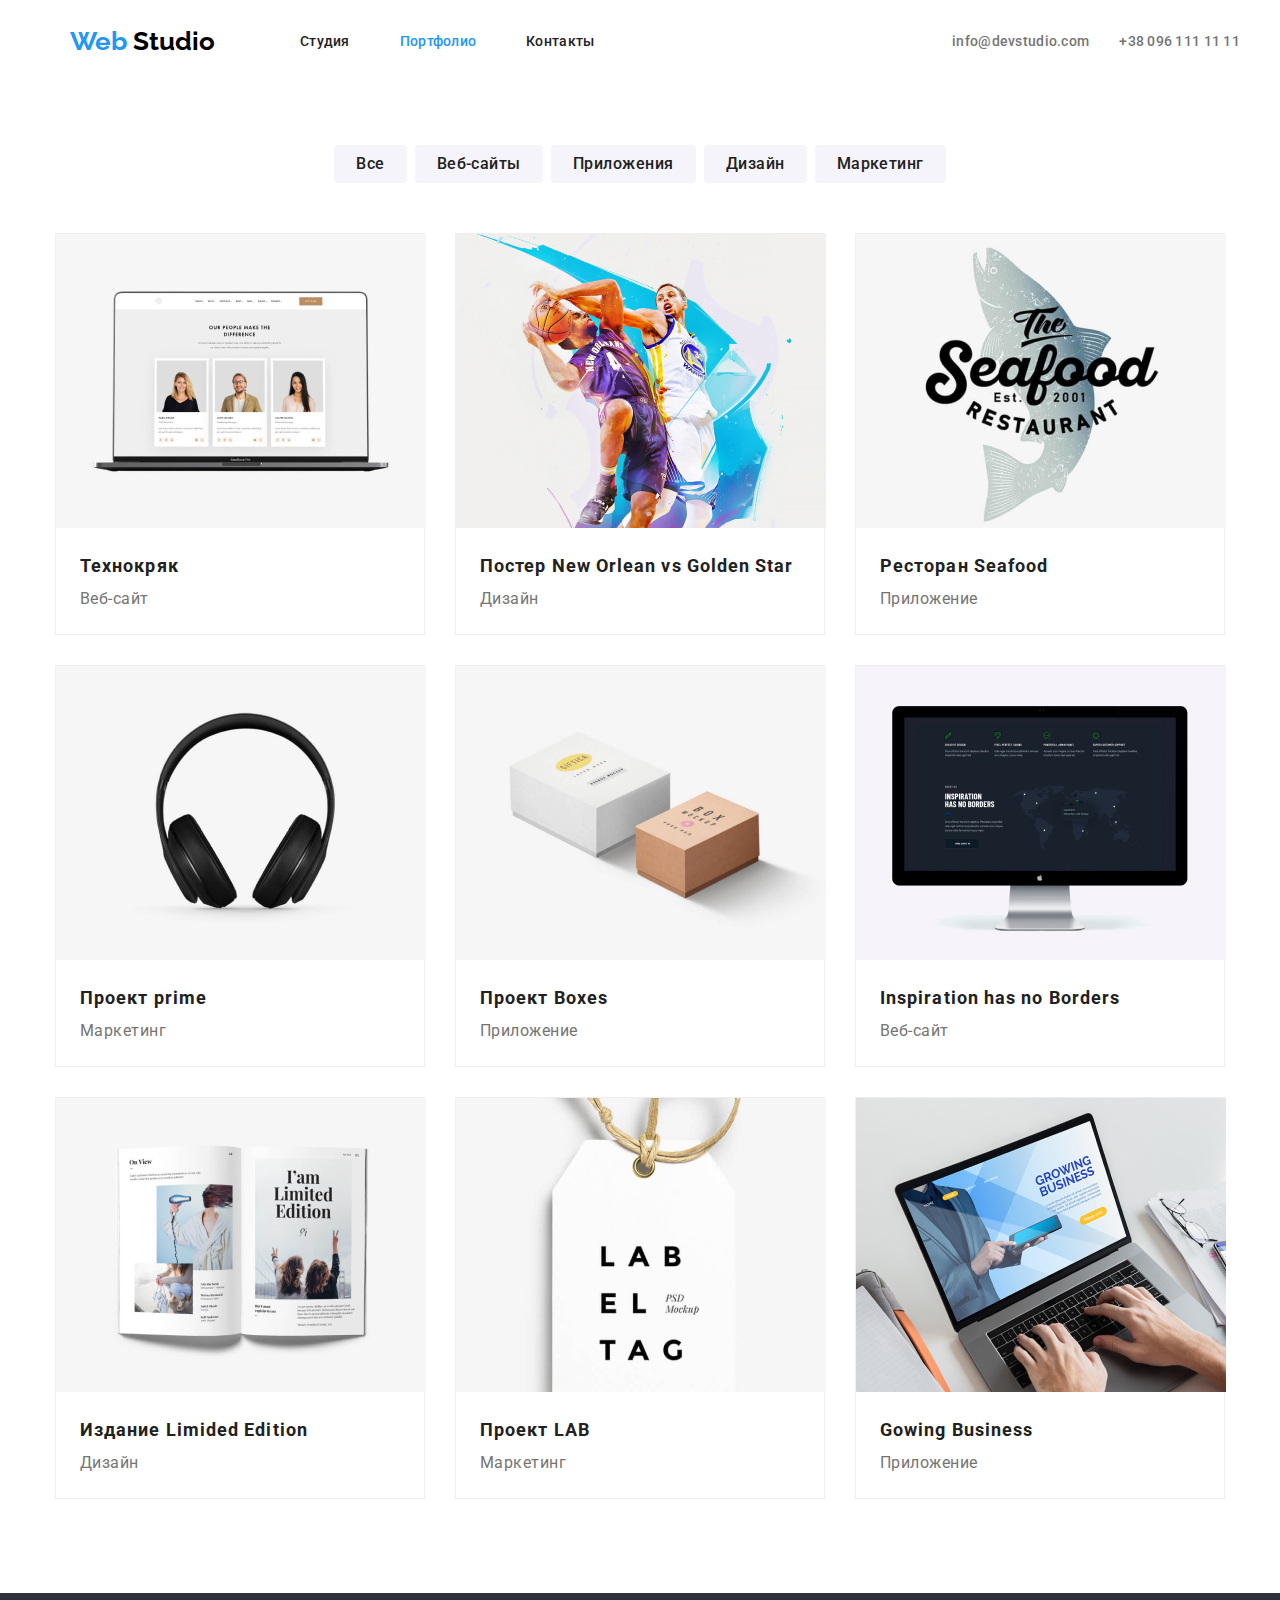
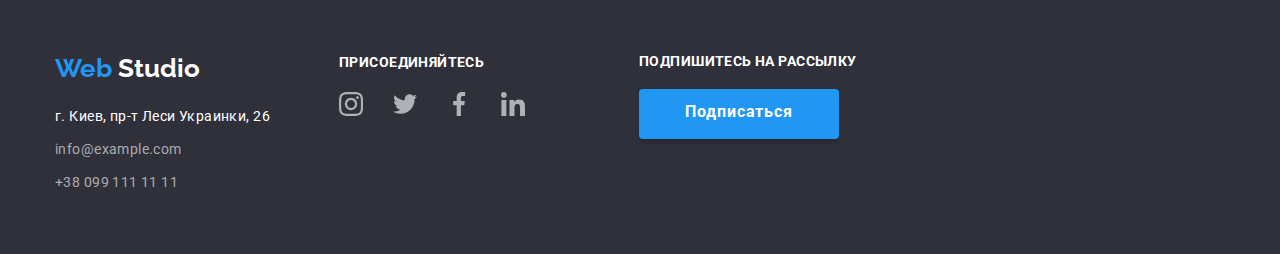
==== portfolio.html @ 6e190e80 "1" ====
<!DOCTYPE html>
<html lang="ru">
	<head>
		<meta charset="UTF-8" />
		<meta name="viewport" content="width=device-width, initial-scale=1.0" />
		<meta http-equiv="X-UA-Compatible" content="ie=edge" />
		<link rel="stylesheet" href="./css/normalize.css" />
		<link rel="stylesheet" href="./css/styles.css" />

		<link
			href="https://fonts.googleapis.com/css2?family=Raleway:wght@700&family=Roboto:wght@400;500;700;900&display=swap"
			rel="stylesheet"
		/>
		<link
			rel="stylesheet"
			href="https://cdnjs.cloudflare.com/ajax/libs/modern-normalize/0.7.0/modern-normalize.min.css"
		/>

		<title>Портфолио</title>
	</head>
	<body>
		<header class="page-header">
			<div class="container">
				<nav class="container main-nav">
					<a class="logo" href="./index.html">
						<p>
							<span>Web</span>
							Studio
						</p>
					</a>
					<ul class="site-nav list">
						<li class="item"><a href="./index.html" class="link">Студия</a></li>
						<li class="item"><a href="./portfolio.html" class="link current">Портфолио</a></li>
						<li class="item"><a href="" class="link">Контакты</a></li>
					</ul>
					<ul class="head-contacts">
						<li class="item"><a href="mailto:info@devstudio.com">info@devstudio.com</a></li>
						<li class="item"><a href="tel:+380961111111">+38 096 111 11 11</a></li>
					</ul>
				</nav>
			</div>
		</header>

		<main>
			<section>
				<div class="container">
					<ul class="portfolio-overlay">
						<li class="item"><a href="" class="btn">Все</a></li>
						<li class="item">
							<a href="" class="btn">Веб-сайты</a>
						</li>
						<li class="item"><a href="" class="btn">Приложения</a></li>
						<li class="item"><a href="" class="btn">Дизайн</a></li>
						<li class="item"><a href="" class="btn">Маркетинг</a></li>
					</ul>

					<ul class="portfolio-products">
						<li class="item">
							<a href="">
								<img
									src="./images/portfolio/imgtechnocrack.jpg"
									class="portfolio-product-pic"
									alt="Технокряк"
									width="370"
								/>
								<div class="portfolio-product-section-1">
									<h2 class="portfolio-product-title">Технокряк</h2>
									<p class="portfolio-product-sort">Веб-сайт</p>
									<p class="portfolio-product-discription">
										Технокряк это современная площадка распространения коронавируса. Компании используют эту платформу
										для цифрового шпионажа и атак на защищённые сервера конкурентов.
									</p>
								</div>
							</a>
						</li>
						<li class="item">
							<a href="">
								<img
									src="./images/portfolio/imgposter-golden-star.jpg"
									class="portfolio-product-pic"
									alt="Постер Голден Стар"
									width="370"
								/>
								<div class="portfolio-product-section-1">
									<h2 class="portfolio-product-title">Постер New Orlean vs Golden Star</h2>
									<p class="portfolio-product-sort">Дизайн</p>
									<p class="portfolio-product-discription">
										Технокряк это современная площадка распространения коронавируса. Компании используют эту платформу
										для цифрового шпионажа и атак на защищённые сервера конкурентов.
									</p>
								</div>
							</a>
						</li>
						<li class="item">
							<a href="">
								<img
									src="./images/portfolio/imgseafood-restaurant.jpg"
									class="portfolio-product-pic"
									alt="Ресторан Сии Фуд"
									width="370"
								/>
								<div class="portfolio-product-section-1">
									<h2 class="portfolio-product-title">Ресторан Seafood</h2>
									<p class="portfolio-product-sort">Приложение</p>
									<p class="portfolio-product-discription">
										Технокряк это современная площадка распространения коронавируса. Компании используют эту платформу
										для цифрового шпионажа и атак на защищённые сервера конкурентов.
									</p>
								</div>
							</a>
						</li>
						<li class="item">
							<a href="">
								<img
									src="./images/portfolio/imgproject-prime.jpg"
									class="portfolio-product-pic"
									alt="Проект Прайм"
									width="370"
								/>
								<div class="portfolio-product-section-1">
									<h2 class="portfolio-product-title">Проект prime</h2>
									<p class="portfolio-product-sort">Маркетинг</p>
									<p class="portfolio-product-discription">
										Технокряк это современная площадка распространения коронавируса. Компании используют эту платформу
										для цифрового шпионажа и атак на защищённые сервера конкурентов.
									</p>
								</div>
							</a>
						</li>
						<li class="item">
							<a href="">
								<img
									src="./images/portfolio/imgproject-boxes.jpg"
									class="portfolio-product-pic"
									alt="Проект Боксез"
									width="370"
								/>
								<div class="portfolio-product-section-1">
									<h2 class="portfolio-product-title">Проект Boxes</h2>
									<p class="portfolio-product-sort">Приложение</p>
									<p class="portfolio-product-discription">
										Технокряк это современная площадка распространения коронавируса. Компании используют эту платформу
										для цифрового шпионажа и атак на защищённые сервера конкурентов.
									</p>
								</div>
							</a>
						</li>
						<li class="item">
							<a href="">
								<img
									src="./images/portfolio/imginspiration-has-no-borders.jpg"
									class="portfolio-product-pic"
									alt=" Проект Вдохновение без границ"
									width="370"
								/>
								<div class="portfolio-product-section-1">
									<h2 class="portfolio-product-title">Inspiration has no Borders</h2>
									<p class="portfolio-product-sort">Веб-сайт</p>
									<p class="portfolio-product-discription">
										Технокряк это современная площадка распространения коронавируса. Компании используют эту платформу
										для цифрового шпионажа и атак на защищённые сервера конкурентов.
									</p>
								</div>
							</a>
						</li>
						<li class="item">
							<a href="">
								<img
									src="./images/portfolio/imgizdanie-limited.jpg"
									class="portfolio-product-pic"
									alt="Издание лимитед"
									width="370"
								/>
								<div class="portfolio-product-section-1">
									<h2 class="portfolio-product-title">Издание Limided Edition</h2>
									<p class="portfolio-product-sort">Дизайн</p>
									<p class="portfolio-product-discription">
										Технокряк это современная площадка распространения коронавируса. Компании используют эту платформу
										для цифрового шпионажа и атак на защищённые сервера конкурентов.
									</p>
								</div>
							</a>
						</li>
						<li class="item">
							<a href="">
								<img
									src="./images/portfolio/imgproject-lab.jpg"
									class="portfolio-product-pic"
									alt="Проект лаб"
									width="370"
								/>
								<div class="portfolio-product-section-1">
									<h2 class="portfolio-product-title">Проект LAB</h2>
									<p class="portfolio-product-sort">Маркетинг</p>
									<p class="portfolio-product-discription">
										Технокряк это современная площадка распространения коронавируса. Компании используют эту платформу
										для цифрового шпионажа и атак на защищённые сервера конкурентов.
									</p>
								</div>
							</a>
						</li>
						<li class="item">
							<a href="">
								<img
									src="./images/portfolio/imggrowing-business.jpg"
									class="portfolio-product-pic"
									alt="Приложение Гроуинг бизнес "
									width="370"
								/>
								<div class="portfolio-product-section-1">
									<h2 class="portfolio-product-title">Gowing Business</h2>
									<p class="portfolio-product-sort">Приложение</p>
									<p class="portfolio-product-discription">
										Технокряк это современная площадка распространения коронавируса. Компании используют эту платформу
										для цифрового шпионажа и атак на защищённые сервера конкурентов.
									</p>
								</div>
							</a>
						</li>
					</ul>
				</div>
			</section>
		</main>

		<footer class="container-footer">
			<div class="container">
				<div class="footer-block-one">
					<a class="logo-2" href="./index.html">
						<p>
							<span>Web</span>
							Studio
						</p>
					</a>
					<address class="footer-contacts">
						<span>г. Киев, пр-т Леси Украинки, 26</span>
						<ul class="contacts-list">
							<li class="item">
								<a href="mailto:info@example.com">info@example.com</a>
							</li>
							<li class="item">
								<a href="tel:+380991111111">+38 099 111 11 11</a>
							</li>
						</ul>
					</address>
				</div>
				<div class="footer-block-two">
					<b class="join-us">Присоединяйтесь</b>
					<ul class="join-us-list list">
						<li class="item">
							<a href="#"><img src="./images/social/instagram.svg" alt="Instagram" width="24" /></a>
						</li>
						<li class="item">
							<a href="#"><img src="./images/social/twitter.svg" alt="Twitter" width="24" /></a>
						</li>
						<li class="item">
							<a href="#"><img src="./images/social/facebook.svg" alt="Facebook" width="24" /></a>
						</li>
						<li class="item">
							<a href="#"><img src="./images/social/linkedin.svg" alt="Linkedin" width="24" /></a>
						</li>
					</ul>
				</div>
				<div class="footer-block-three">
					<div class="footer-header">Подпишитесь на рассылку</div>
					<a href="" class="footer-button">Подписаться</a>
				</div>
			</div>
		</footer>
	</body>
</html>
---- css/styles.css ----
:root {
	--primary-text-color: rgba(0, 0, 0, 0.8);
	--title-text-color: #000000;
	--accent-color: #18a0fb;
	--primary-white-color: #ffffff;
}
body {
	background-color: var(--primary-white-color);
	color: var(--primary-text-color);
	font-family: Roboto, sans-serif;
}
html {
	box-sizing: border-box;
}

*,
*::before,
*::after {
	box-sizing: inherit;
}
.container {
	width: 1200px;
	margin-left: auto;
	margin-right: auto;
	padding-left: 15px;
	padding-right: 15px;
}
h1 {
	margin-block-start: 0em;
	margin-block-end: 0em;
}
h2 {
	margin-block-start: 0em;
	margin-block-end: 0em;
}
h3 {
	margin-block-start: 0em;
	margin-block-end: 0em;
}
li {
	list-style: none;
}
ul {
	padding-inline-start: 0px;
	margin-block-start: 0em;
	margin-block-end: 0em;
}
p {
	margin-block-start: 0em;
	margin-block-end: 0em;
}

.page-header {
	margin-left: auto;
	margin-right: auto;
}
.page-header .main-nav {
	display: flex;

	align-items: center;
}
.logo {
	font-family: raleway, sans-serif;
	font-weight: 700;
	font-size: 26px;
	line-height: 31px;
	text-decoration: none;
}

.logo span {
	color: #2196f3;
}
.logo p {
	color: #000;
}
.logo span:visited {
	color: #212121;
}
.logo p:visited {
	color: #000;
}
.site-nav {
	display: flex;
	margin-left: 85px;
}
.site-nav .site-nav-list {
	display: flex;
	justify-content: flex-start;
}

.site-nav .item:not(:last-child) {
	margin-right: 50px;
}

.site-nav .link {
	display: block;
	margin-top: 32px;
	margin-bottom: 32px;

	font-family: roboto, sans-serif;
	font-weight: 500;
	font-size: 14px;
	line-height: 16px;
	letter-spacing: 0.02em;
	text-decoration: none;
	color: #212121;
	display: block;
}
.site-nav .link.current {
	color: #2196f3;
}
.head-contacts {
	display: flex;
	padding-top: 32px;
	padding-bottom: 32px;
	margin-left: auto;
}
.head-contacts .item + .item {
	margin-left: 30px;
}
.head-contacts a {
	font-family: roboto, sans-serif;
	font-weight: 500;
	font-size: 14px;
	line-height: 16px;
	letter-spacing: 0.02em;
	color: #757575;
	text-decoration: none;
}
.head-contacts a:visited {
	color: #757575;
}

.head-contacts a:hover {
	color: #2196f3;
}

.site-overlay {
	text-align: center;
}

.site-overlay {
	width: 1600px;
	height: 600px;
	margin-left: auto;
	margin-right: auto;
	padding-top: 200px;
	padding-bottom: 200px;
	padding-left: 452px;
	padding-right: 452px;

	background: rgba(47, 48, 58, 0.8);
}
.site-overlay .site-overlay-title {
	font-family: roboto, sans-serif;

	font-style: normal;
	font-weight: 900;
	font-size: 44px;
	line-height: 60px;

	text-align: center;
	letter-spacing: 0.06em;
	text-transform: uppercase;

	color: #ffffff;
}
.overlay-button {
	display: inline-block;
	text-decoration: none;
	width: 200px;
	height: 50px;
	margin-top: 30px;
	background: #2196f3;
	box-shadow: 0px 4px 4px rgba(0, 0, 0, 0.15);
	border-radius: 4px;
	font-family: roboto, sans-serif;
	font-style: normal;
	font-weight: bold;
	font-size: 16px;
	line-height: 50px;
	letter-spacing: 0.06em;

	color: #ffffff;
}

.overlay-button:hover {
	color: #212121;
}
.feature-section {
	padding-top: 94px;
}
.feature-list {
	display: flex;
	flex-wrap: wrap;
}

.feature-list-name {
	width: 270px;
	height: 16px;

	font-family: Roboto;
	font-style: normal;
	font-weight: bold;
	font-size: 14px;
	line-height: 16px;
	letter-spacing: 0.03em;
	text-transform: uppercase;

	color: #212121;
}
.feature-list .feature-img {
	margin-bottom: 30px;
}
.feature-list .item {
	width: 270px;
}
.feature-list .item:not(:last-child) {
	margin-right: 30px;
}
.feature-list .description {
	margin-top: 10px;

	margin-bottom: 0px;
	font-family: roboto, sans-serif;
	font-style: normal;
	font-weight: normal;
	font-size: 14px;
	line-height: 24px;

	letter-spacing: 0.03em;

	color: #757575;
}
.feature-list img {
	width: 270px;
	height: 120px;

	background: #f5f4fa;
	border-radius: 4px;
}
.portfolio-overlay {
	display: flex;
	flex-wrap: wrap;
	justify-content: center;
	padding-top: 63px;
	padding-bottom: 50px;
}
.portfolio-overlay .item:not(:last-child) {
	margin-right: 8px;
}
.portfolio-overlay .btn {
	display: inline-block;

	padding: 6px 22px;
	border-radius: 4px;

	background: #f5f4fa;
	text-decoration: none;
	font-family: Roboto;
	font-style: normal;
	font-weight: 500;
	font-size: 16px;
	line-height: 26px;

	text-align: center;
	letter-spacing: 0.03em;
	color: #212121;
}

.portfolio-overlay .btn:hover {
	text-decoration: none;
	background: #2196f3;

	box-shadow: 0px 3px 1px rgba(0, 0, 0, 0.1), 0px 1px 2px rgba(0, 0, 0, 0.08), 0px 2px 2px rgba(0, 0, 0, 0.12);
	color: #ffffff;
}
.site-features h3 {
	font-family: roboto, sans-serif;

	font-weight: bold;
	font-size: 14px;
	line-height: 16px;
	letter-spacing: 0.03em;
	text-transform: uppercase;

	color: #212121;
}
.site-features p {
	font-family: roboto, sans-serif;

	font-size: 14px;
	line-height: 24px;

	letter-spacing: 0.03em;

	color: #757575;
}
.what-we-do {
	padding-top: 94px;
	padding-bottom: 94px;
}
.what-we-do-list {
	display: flex;
	flex-wrap: wrap;
}
.what-we-do-list .item {
	width: 370px;
}
.what-we-do-list .item:not(:last-child) {
	margin-right: 30px;
}
.what-we-do .section-title {
	font-family: roboto, sans-serif;
	margin-top: 0px;
	margin-bottom: 0px;
	margin-bottom: 50px;
	font-weight: bold;
	font-size: 36px;
	line-height: 42px;
	text-align: center;
	letter-spacing: 0.03em;

	color: #212121;
}
.what-we-do .what-we-do-img {
	margin-bottom: -3px;
}
.what-we-do .list-title {
	padding-top: 27px; /* Знаю,
что здесь должен быть маржин,
но фон этого элемента мы размечаем в следующей домашке, а без паддинга этот текст выглядит не как на макете */
	padding-bottom: 27px;
	background: rgba(47, 48, 58, 0.8);

	font-family: roboto, sans-serif;
	margin-block-start: 0px;
	margin-block-end: 0px;
	font-style: normal;
	font-weight: bold;
	font-size: 14px;

	text-align: center;
	letter-spacing: 0.03em;
	text-transform: uppercase;
	color: #ffffff;
}
.site-our-team {
	margin-left: auto;
	margin-right: auto;

	padding-top: 94px;
	padding-bottom: 94px;
	background: #f5f4fa;
}
.site-our-team .our-team-title {
	font-family: roboto, sans-serif;
	margin-bottom: 50px;

	font-style: normal;
	font-weight: bold;
	font-size: 36px;
	line-height: 42px;
	text-align: center;
	letter-spacing: 0.03em;

	color: #212121;
}
.our-team-list {
	display: flex;
	flex-wrap: wrap;
}
.our-team-list .item {
	width: 270px;
	background: #ffffff;

	box-shadow: 0px 1px 3px rgba(0, 0, 0, 0.12), 0px 1px 1px rgba(0, 0, 0, 0.14), 0px 2px 1px rgba(0, 0, 0, 0.2);
	border-radius: 0px 0px 4px 4px;
}
.our-team-list .item:not(:last-child) {
	margin-right: 30px;
}
.teammate-photo {
	margin-bottom: -3px;
}
.site-our-team .teammate-name {
	margin-top: 30px;
	margin-bottom: 10px;
	font-family: roboto, sans-serif;
	font-style: normal;
	font-weight: 500;
	font-size: 16px;

	text-align: center;
	letter-spacing: 0.03em;

	color: #212121;
}
.site-our-team .teammate-role {
	font-family: roboto, sans-serif;
	margin-bottom: 16px;
	font-style: normal;
	font-weight: normal;
	font-size: 16px;
	line-height: 19px;

	text-align: center;
	letter-spacing: 0.03em;

	color: #757575;
}
.social-network-list {
	display: flex;
	flex-wrap: wrap;
	margin-bottom: 24px;

	justify-content: center;
}
.social-network-list .item {
	display: flex;
	align-items: center;
	width: 44px;
	height: 44px;
	box-shadow: none;
}
.social-network-list a {
	margin-left: auto;
	margin-right: auto;
}

.social-network-list .item:not(:last-child) {
	margin-right: 10px;
}
.site-our-clients {
	padding-top: 94px;
	padding-bottom: 94px;
}
.our-clients-list {
	display: flex;
	flex-wrap: wrap;
}
.site-our-clients .our-clients-title {
	font-family: raleway, sans-serif;
	margin-bottom: 50px;
	font-style: normal;
	font-weight: bold;
	font-size: 36px;
	line-height: 42px;
	text-align: center;
	letter-spacing: 0.03em;

	color: #212121;
}
.our-clients-list .item {
	box-sizing: border-box;
	width: 170px;
	height: 90px;

	border: 1px solid #afb1b8;

	border-radius: 4px;
}
.our-clients-list .item:not(:last-child) {
	margin-right: 30px;
}
.our-clients-list .client-button {
	display: inline-block;

	padding: 10px 52px;
}
.container-footer {
	background: #2f303a;
}
.container-footer .container {
	display: flex;

	padding-top: 60px;
	padding-bottom: 60px;
}
.footer-block-one {
	margin-right: 69px;
}
.footer-block-two {
	margin-right: 94px;
}
.container-footer .logo-2 {
	display: flex;
	font-family: raleway, sans-serif;
	font-weight: 700;
	font-size: 26px;
	line-height: 31px;
	text-decoration: none;
}
.logo-2 span {
	color: #2196f3;
}
.logo-2 p {
	color: #ffffff;
}
.logo-2 span:visited {
	color: #212121;
}
.logo-2 p:visited {
	color: #000;
}
.footer-contacts {
	margin-top: 20px;
}

.footer-contacts span {
	font-family: roboto, sans-serif;
	font-size: 14px;
	line-height: 24px;
	letter-spacing: 0.03em;
	color: #ffffff;
	text-decoration: none;
	font-style: normal;
}
.contacts-list .item {
	margin-top: 9px;
}
.footer-contacts a {
	font-family: roboto, sans-serif;
	font-size: 14px;
	line-height: 24px;
	letter-spacing: 0.03em;
	text-decoration: none;
	font-style: normal;
	color: rgba(255, 255, 255, 0.6);
}
.container-footer .footer-button {
	margin-top: 20px;
	text-decoration: none;
	position: absolute;
	width: 200px;
	height: 50px;

	background: #2196f3;
	box-shadow: 0px 4px 4px rgba(0, 0, 0, 0.15);
	border-radius: 4px;

	position: absolute;

	font-family: Roboto;
	font-style: normal;
	font-weight: bold;
	font-size: 16px;
	line-height: 45px;

	align-items: center;
	text-align: center;
	letter-spacing: 0.06em;

	color: #ffffff;
}

.container-footer .footer-header {
	width: 219px;
	height: 16px;

	font-family: Roboto;
	font-style: normal;
	font-weight: bold;
	font-size: 14px;
	line-height: 16px;
	letter-spacing: 0.03em;
	text-transform: uppercase;

	color: #ffffff;
}
.join-us {
	font-family: roboto, sans-serif;
	font-style: normal;
	font-weight: bold;
	font-size: 14px;
	line-height: 16px;
	letter-spacing: 0.03em;
	text-transform: uppercase;

	color: #ffffff;
}
.container-footer .join-us-list {
	display: flex;

	margin-top: 20px;
}
.join-us-list .item {
	box-sizing: border-box;

	width: 44px;
	height: 44px;
}
.join-us-list .item:not(:last-child) {
	margin-right: 10px;
}
.portfolio-products {
	display: flex;
	flex-wrap: wrap;
	padding-bottom: 94px;
}
.portfolio-products a {
	text-decoration: none;
}
.portfolio-product-pic {
	display: block;
}
.portfolio-products .portfolio-product-section-1 {
	margin: 20px 24px;
}

.portfolio-products .item {
	background: #ffffff;
	border: 1px solid #eeeeee;
	width: 370px;
}
.portfolio-products .item:not(:nth-last-child(-n + 3)) {
	margin-bottom: 30px;
}
.portfolio-products .item:not(:nth-child(3n)) {
	margin-right: 30px;
}
.portfolio-products .portfolio-product-discription:hover {
	background: rgba(33, 150, 243, 0.9);
}
/*
Разберусь в следующих дз.

.portfolio-products .item:hover {
	border: 1px solid #eeeeee;
	box-sizing: border-box;
	box-shadow: 0px 1px 1px rgba(0, 0, 0, 0.12), 0px 4px 4px rgba(0, 0, 0, 0.06), 1px 4px 6px rgba(0, 0, 0, 0.16);
}*/
.portfolio-products .portfolio-product-title {
	width: 322px;
	margin-top: 0px;
	font-family: roboto, sans-serif;

	font-weight: bold;
	font-size: 18px;
	line-height: 36px;

	letter-spacing: 0.06em;

	color: #212121;
}
.portfolio-products .portfolio-product-sort {
	height: 30px;
	margin-top: 0px;
	font-family: roboto, sans-serif;
	font-size: 16px;
	line-height: 30px;
	font-style: normal;
	font-weight: normal;
	letter-spacing: 0.03em;

	color: #757575;
}

.portfolio-products .portfolio-product-discription {
	display: none;
	width: 322px;
	height: 168px;
	margin-top: 0px;
	margin-bottom: 0px;
	font-family: Roboto;
	font-style: normal;
	font-weight: normal;
	font-size: 18px;
	line-height: 28px;

	letter-spacing: 0.03em;

	color: #ffffff;
}
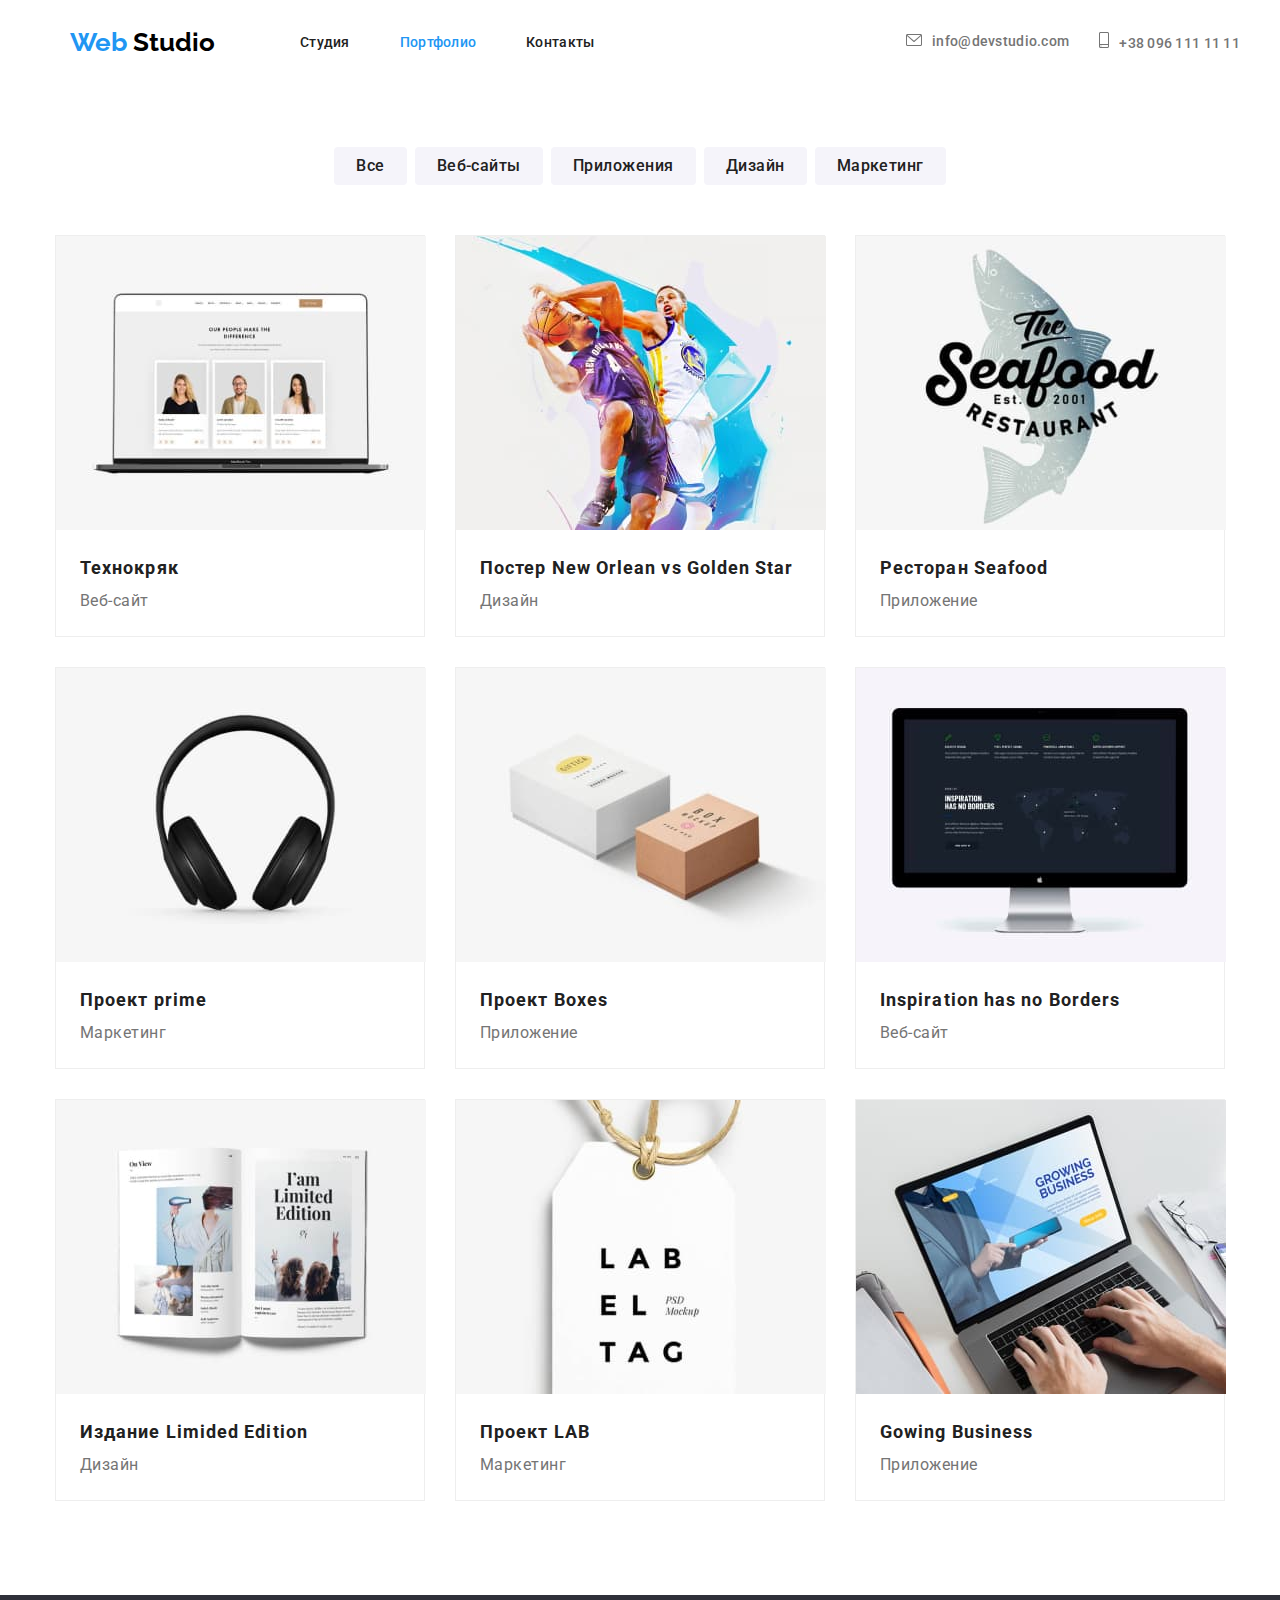
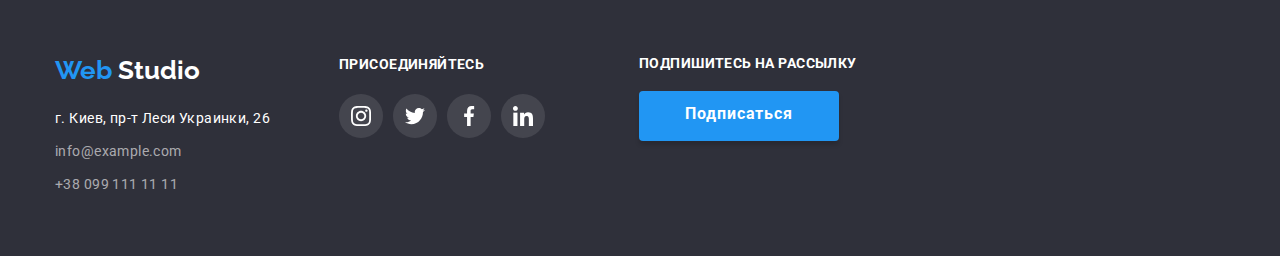
==== commit f94d12eb: "Оформление site-features и соцсетей в footer." ====
--- a/portfolio.html
+++ b/portfolio.html
@@ -246,17 +246,17 @@
 				<div class="footer-block-two">
 					<b class="join-us">Присоединяйтесь</b>
 					<ul class="join-us-list list">
-						<li class="item">
-							<a href="#"><img src="./images/social/instagram.svg" alt="Instagram" width="24" /></a>
-						</li>
-						<li class="item">
-							<a href="#"><img src="./images/social/twitter.svg" alt="Twitter" width="24" /></a>
-						</li>
-						<li class="item">
-							<a href="#"><img src="./images/social/facebook.svg" alt="Facebook" width="24" /></a>
-						</li>
-						<li class="item">
-							<a href="#"><img src="./images/social/linkedin.svg" alt="Linkedin" width="24" /></a>
+						<li class="item icon-instagram">
+							<a href="#"></a>
+						</li>
+						<li class="item icon-twitter">
+							<a href="#"></a>
+						</li>
+						<li class="item icon-facebook">
+							<a href="#"></a>
+						</li>
+						<li class="item icon-linkedin">
+							<a href="#"></a>
 						</li>
 					</ul>
 				</div>
--- a/css/styles.css
+++ b/css/styles.css
@@ -115,6 +115,26 @@
 	padding-bottom: 32px;
 	margin-left: auto;
 }
+.head-contacts > .item::before {
+	display: inline-block;
+
+	width: 16px;
+	height: 12px;
+	margin-right: 10px;
+	background-image: url("../images/icons/e-mail.svg");
+	background-size: contain;
+	content: " ";
+}
+.head-contacts > .item + .item::before {
+	display: inline-block;
+
+	width: 10px;
+	height: 16px;
+	margin-right: 10px;
+	background-image: url("../images/icons/smartphone.svg");
+	background-size: contain;
+	content: " ";
+}
 .head-contacts .item + .item {
 	margin-left: 30px;
 }
@@ -136,11 +156,14 @@
 }
 
 .site-overlay {
-	text-align: center;
-}
-
-.site-overlay {
-	width: 1600px;
+	background: rgba(47, 48, 58, 0.8);
+	background-image: linear-gradient(to right, rgba(47, 48, 58, 0.4), rgba(47, 48, 58, 0.4)),
+		url("../images/overlay/overlay-bg.jpg");
+	background-repeat: no-repeat;
+	background-size: cover;
+	background-position: center;
+	text-align: center;
+	max-width: 1600px;
 	height: 600px;
 	margin-left: auto;
 	margin-right: auto;
@@ -148,8 +171,6 @@
 	padding-bottom: 200px;
 	padding-left: 452px;
 	padding-right: 452px;
-
-	background: rgba(47, 48, 58, 0.8);
 }
 .site-overlay .site-overlay-title {
 	font-family: roboto, sans-serif;
@@ -194,7 +215,29 @@
 	display: flex;
 	flex-wrap: wrap;
 }
-
+.feature-list .item::before {
+	display: block;
+	content: " ";
+	height: 120px;
+	margin-bottom: 30px;
+	background: #f5f4fa;
+	border-radius: 4px;
+	background-position: center;
+	background-size: auto;
+	background-repeat: no-repeat;
+}
+.feature-list .icon-antenna::before {
+	background-image: url("../images/icons/antenna.svg");
+}
+.feature-list .icon-clock::before {
+	background-image: url("../images/icons/clock.svg");
+}
+.feature-list .icon-diagram::before {
+	background-image: url("../images/icons/diagram.svg");
+}
+.feature-list .icon-astronaut::before {
+	background-image: url("../images/icons/astronaut.svg");
+}
 .feature-list-name {
 	width: 270px;
 	height: 16px;
@@ -585,10 +628,32 @@
 	margin-top: 20px;
 }
 .join-us-list .item {
-	box-sizing: border-box;
-
+	display: inline-block;
 	width: 44px;
 	height: 44px;
+	background-color: rgba(255, 255, 255, 0.1);
+	border-radius: 50%;
+	background-repeat: no-repeat;
+	background-position: center;
+}
+
+.join-us-list .icon-instagram {
+	background-image: url("../images/social/instagram-1.svg");
+}
+.join-us-list .icon-twitter {
+	background-image: url("../images/social/twitter-1.svg");
+}
+.join-us-list .icon-facebook {
+	background-image: url("../images/social/facebook-1.svg");
+}
+.join-us-list .icon-linkedin {
+	background-image: url("../images/social/linkedin-1.svg");
+}
+.join-us-list .item:hover {
+	background-color: #2196f3;
+}
+.join-us-list .item:hover {
+	background-color: #2196f3;
 }
 .join-us-list .item:not(:last-child) {
 	margin-right: 10px;
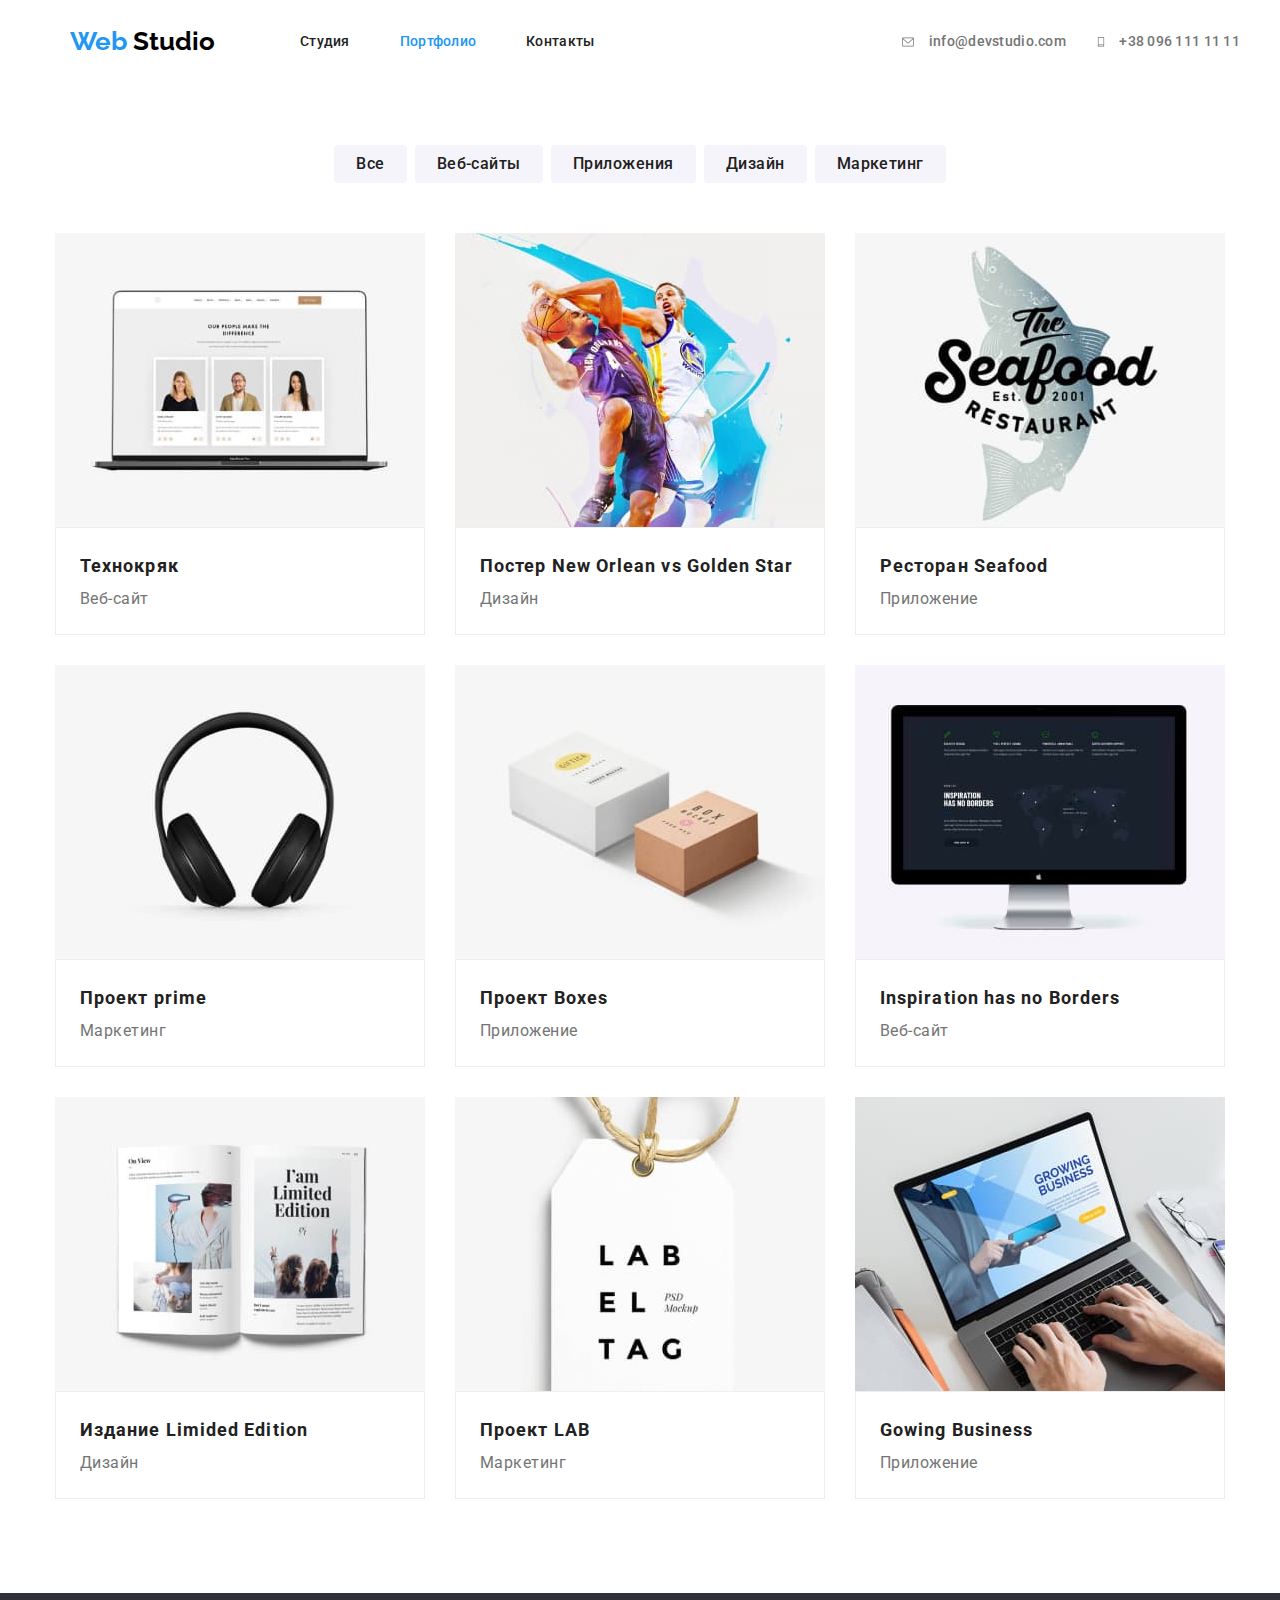
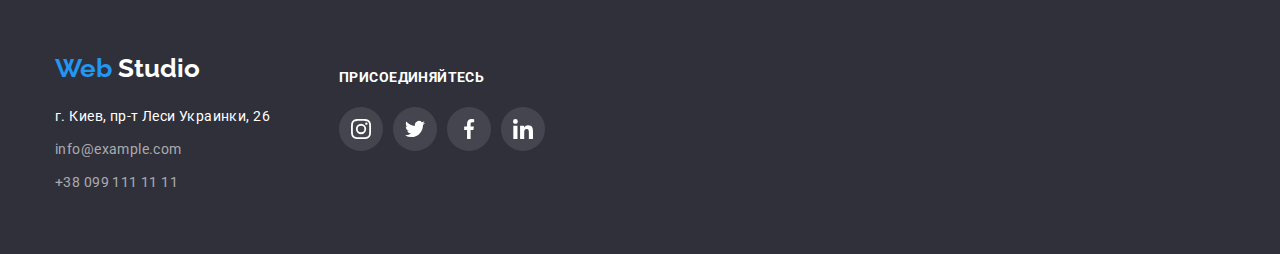
==== commit bb2a9d70: "ДЗ 4" ====
--- a/portfolio.html
+++ b/portfolio.html
@@ -34,8 +34,22 @@
 						<li class="item"><a href="" class="link">Контакты</a></li>
 					</ul>
 					<ul class="head-contacts">
-						<li class="item"><a href="mailto:info@devstudio.com">info@devstudio.com</a></li>
-						<li class="item"><a href="tel:+380961111111">+38 096 111 11 11</a></li>
+						<li class="contacts-item">
+							<a href="mailto:info@devstudio.com" class="link-button">
+								<svg class="head-contacts-icon" width="16" height="12">
+									<use href="./images/symbol-defs.svg#icon-e-mail"></use>
+								</svg>
+								info@devstudio.com
+							</a>
+						</li>
+						<li class="contacts-item">
+							<a href="tel:+380961111111" class="link-button">
+								<svg class="head-contacts-icon" width="10" height="16">
+									<use href="./images/symbol-defs.svg#icon-smartphone"></use>
+								</svg>
+								+38 096 111 11 11
+							</a>
+						</li>
 					</ul>
 				</nav>
 			</div>
@@ -260,10 +274,10 @@
 						</li>
 					</ul>
 				</div>
-				<div class="footer-block-three">
+				<!-- <div class="footer-block-three">
 					<div class="footer-header">Подпишитесь на рассылку</div>
 					<a href="" class="footer-button">Подписаться</a>
-				</div>
+				</div> -->
 			</div>
 		</footer>
 	</body>
--- a/css/styles.css
+++ b/css/styles.css
@@ -110,32 +110,20 @@
 	color: #2196f3;
 }
 .head-contacts {
-	display: flex;
+	display: inline-flex;
 	padding-top: 32px;
 	padding-bottom: 32px;
 	margin-left: auto;
 }
-.head-contacts > .item::before {
-	display: inline-block;
-
-	width: 16px;
-	height: 12px;
+
+.head-contacts-icon {
+	display: inline-flex;
+	vertical-align: middle;
+	fill: #757575;
 	margin-right: 10px;
-	background-image: url("../images/icons/e-mail.svg");
-	background-size: contain;
-	content: " ";
-}
-.head-contacts > .item + .item::before {
-	display: inline-block;
-
-	width: 10px;
-	height: 16px;
-	margin-right: 10px;
-	background-image: url("../images/icons/smartphone.svg");
-	background-size: contain;
-	content: " ";
-}
-.head-contacts .item + .item {
+}
+
+.head-contacts .contacts-item + .contacts-item {
 	margin-left: 30px;
 }
 .head-contacts a {
@@ -153,6 +141,9 @@
 
 .head-contacts a:hover {
 	color: #2196f3;
+}
+.link-button:hover .head-contacts-icon {
+	fill: #2196f3;
 }
 
 .site-overlay {
@@ -454,25 +445,27 @@
 }
 .social-network-list {
 	display: flex;
-	flex-wrap: wrap;
-	margin-bottom: 24px;
-
 	justify-content: center;
-}
-.social-network-list .item {
-	display: flex;
+	margin-bottom: 30px;
+}
+.social-icon-item:not(:last-child) {
+	margin-right: 10px;
+}
+.social-icon-button {
+	display: inline-flex;
+	justify-content: center;
 	align-items: center;
 	width: 44px;
 	height: 44px;
-	box-shadow: none;
-}
-.social-network-list a {
-	margin-left: auto;
-	margin-right: auto;
-}
-
-.social-network-list .item:not(:last-child) {
-	margin-right: 10px;
+	background: #fff;
+	fill: #afb1b8;
+	border-radius: 50%;
+}
+.social-icon-button:hover {
+	background: #2196f3;
+}
+.social-icon-button:hover .social-icon {
+	fill: #fff;
 }
 .site-our-clients {
 	padding-top: 94px;
@@ -480,7 +473,29 @@
 }
 .our-clients-list {
 	display: flex;
-	flex-wrap: wrap;
+	justify-content: center;
+}
+.client-item {
+	box-sizing: border-box;
+	border: 1px solid #afb1b8;
+	border-radius: 4px;
+}
+.client-item:not(:last-child) {
+	margin-right: 30px;
+}
+.client-button {
+	display: inline-flex;
+	justify-content: center;
+	align-items: center;
+	fill: #afb1b8;
+	width: 170px;
+	height: 90px;
+}
+.client-button:hover .client-icon {
+	fill: #2196f3;
+}
+.client-item:hover {
+	border-color: #2196f3;
 }
 .site-our-clients .our-clients-title {
 	font-family: raleway, sans-serif;
@@ -494,37 +509,22 @@
 
 	color: #212121;
 }
-.our-clients-list .item {
-	box-sizing: border-box;
-	width: 170px;
-	height: 90px;
-
-	border: 1px solid #afb1b8;
-
-	border-radius: 4px;
-}
-.our-clients-list .item:not(:last-child) {
-	margin-right: 30px;
-}
-.our-clients-list .client-button {
-	display: inline-block;
-
-	padding: 10px 52px;
-}
+
 .container-footer {
 	background: #2f303a;
 }
 .container-footer .container {
 	display: flex;
 
-	padding-top: 60px;
 	padding-bottom: 60px;
 }
 .footer-block-one {
 	margin-right: 69px;
+	margin-top: 60px;
 }
 .footer-block-two {
 	margin-right: 94px;
+	margin-top: 75px;
 }
 .container-footer .logo-2 {
 	display: flex;
@@ -663,6 +663,9 @@
 	flex-wrap: wrap;
 	padding-bottom: 94px;
 }
+.portfolio-product-section-1 {
+	border: 1px solid #eeeeee;
+}
 .portfolio-products a {
 	text-decoration: none;
 }
@@ -670,12 +673,12 @@
 	display: block;
 }
 .portfolio-products .portfolio-product-section-1 {
-	margin: 20px 24px;
+	padding: 20px 24px;
 }
 
 .portfolio-products .item {
 	background: #ffffff;
-	border: 1px solid #eeeeee;
+
 	width: 370px;
 }
 .portfolio-products .item:not(:nth-last-child(-n + 3)) {
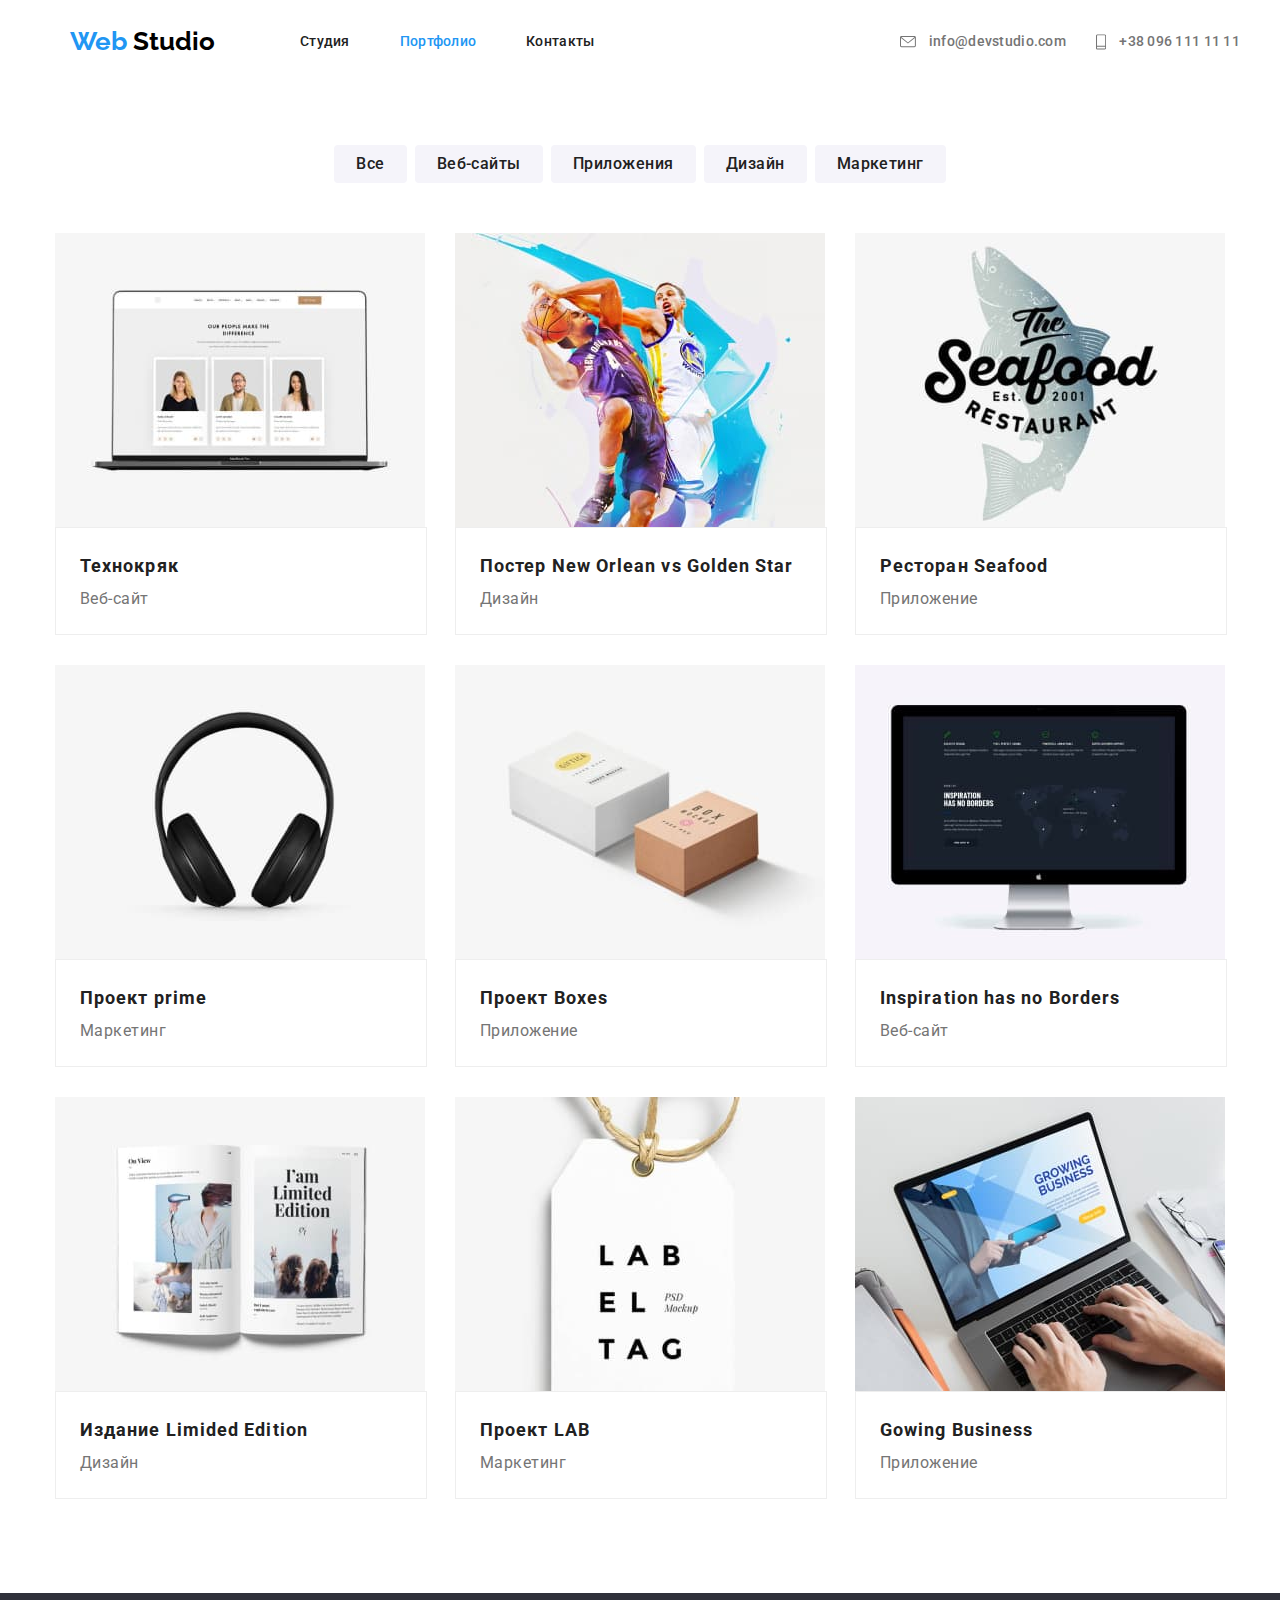
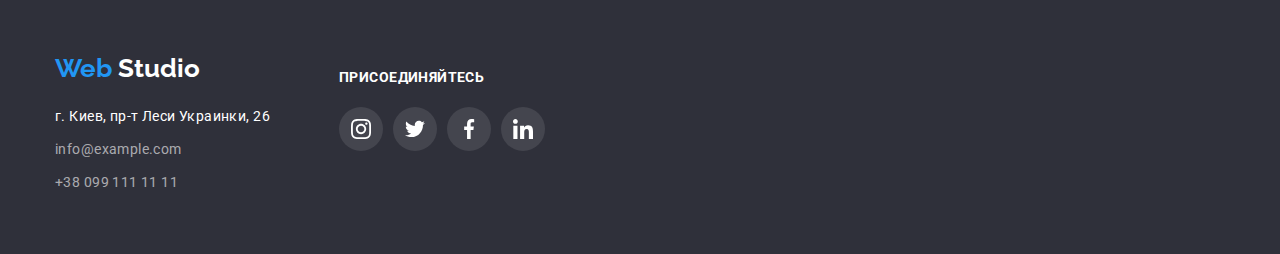
==== commit 8b77173d: "Правки дз" ====
--- a/portfolio.html
+++ b/portfolio.html
@@ -70,7 +70,7 @@
 
 					<ul class="portfolio-products">
 						<li class="item">
-							<a href="">
+							<a href="" class="products-btn">
 								<img
 									src="./images/portfolio/imgtechnocrack.jpg"
 									class="portfolio-product-pic"
@@ -88,7 +88,7 @@
 							</a>
 						</li>
 						<li class="item">
-							<a href="">
+							<a href="" class="products-btn">
 								<img
 									src="./images/portfolio/imgposter-golden-star.jpg"
 									class="portfolio-product-pic"
@@ -106,7 +106,7 @@
 							</a>
 						</li>
 						<li class="item">
-							<a href="">
+							<a href="" class="products-btn">
 								<img
 									src="./images/portfolio/imgseafood-restaurant.jpg"
 									class="portfolio-product-pic"
@@ -124,7 +124,7 @@
 							</a>
 						</li>
 						<li class="item">
-							<a href="">
+							<a href="" class="products-btn">
 								<img
 									src="./images/portfolio/imgproject-prime.jpg"
 									class="portfolio-product-pic"
@@ -142,7 +142,7 @@
 							</a>
 						</li>
 						<li class="item">
-							<a href="">
+							<a href="" class="products-btn">
 								<img
 									src="./images/portfolio/imgproject-boxes.jpg"
 									class="portfolio-product-pic"
@@ -160,7 +160,7 @@
 							</a>
 						</li>
 						<li class="item">
-							<a href="">
+							<a href="" class="products-btn">
 								<img
 									src="./images/portfolio/imginspiration-has-no-borders.jpg"
 									class="portfolio-product-pic"
@@ -178,7 +178,7 @@
 							</a>
 						</li>
 						<li class="item">
-							<a href="">
+							<a href="" class="products-btn">
 								<img
 									src="./images/portfolio/imgizdanie-limited.jpg"
 									class="portfolio-product-pic"
@@ -196,7 +196,7 @@
 							</a>
 						</li>
 						<li class="item">
-							<a href="">
+							<a href="" class="products-btn">
 								<img
 									src="./images/portfolio/imgproject-lab.jpg"
 									class="portfolio-product-pic"
@@ -214,7 +214,7 @@
 							</a>
 						</li>
 						<li class="item">
-							<a href="">
+							<a href="" class="products-btn">
 								<img
 									src="./images/portfolio/imggrowing-business.jpg"
 									class="portfolio-product-pic"
@@ -259,26 +259,43 @@
 				</div>
 				<div class="footer-block-two">
 					<b class="join-us">Присоединяйтесь</b>
-					<ul class="join-us-list list">
-						<li class="item icon-instagram">
-							<a href="#"></a>
-						</li>
-						<li class="item icon-twitter">
-							<a href="#"></a>
-						</li>
-						<li class="item icon-facebook">
-							<a href="#"></a>
-						</li>
-						<li class="item icon-linkedin">
-							<a href="#"></a>
+					<ul class="join-us-list">
+						<li class="footer-social-icon-item">
+							<a href="#" class="footer-social-button">
+								<svg class="footer-social-icon" width="20" height="20">
+									<use href="./images/symbol-defs.svg#icon-instagram-1"></use>
+								</svg>
+							</a>
+						</li>
+						<li class="footer-social-icon-item">
+							<a href="#" class="footer-social-button">
+								<svg class="footer-social-icon" width="20" height="20">
+									<use href="./images/symbol-defs.svg#icon-twitter-1"></use>
+								</svg>
+							</a>
+						</li>
+						<li class="footer-social-icon-item">
+							<a href="#" class="footer-social-button">
+								<svg class="footer-social-icon" width="20" height="20">
+									<use href="./images/symbol-defs.svg#icon-facebook-1"></use>
+								</svg>
+							</a>
+						</li>
+						<li class="footer-social-icon-item">
+							<a href="#" class="footer-social-button">
+								<svg class="footer-social-icon" width="20" height="20">
+									<use href="./images/symbol-defs.svg#icon-linkedin-1"></use>
+								</svg>
+							</a>
 						</li>
 					</ul>
 				</div>
-				<!-- <div class="footer-block-three">
-					<div class="footer-header">Подпишитесь на рассылку</div>
-					<a href="" class="footer-button">Подписаться</a>
-				</div> -->
-			</div>
+				<!--
+						<div class="footer-block-three">
+							<div class="footer-header">Подпишитесь на рассылку</div>
+							<a href="" class="footer-button">Подписаться</a>
+						</div>
+						--></div>
 		</footer>
 	</body>
 </html>
--- a/css/styles.css
+++ b/css/styles.css
@@ -9,6 +9,7 @@
 	color: var(--primary-text-color);
 	font-family: Roboto, sans-serif;
 }
+
 html {
 	box-sizing: border-box;
 }
@@ -18,6 +19,10 @@
 *::after {
 	box-sizing: inherit;
 }
+a:focus {
+	outline: 1px solid #2196f3;
+}
+
 .container {
 	width: 1200px;
 	margin-left: auto;
@@ -138,11 +143,17 @@
 .head-contacts a:visited {
 	color: #757575;
 }
+.head-contacts a:focus {
+	color: #2196f3;
+}
 
 .head-contacts a:hover {
 	color: #2196f3;
 }
 .link-button:hover .head-contacts-icon {
+	fill: #2196f3;
+}
+.link-button:focus .head-contacts-icon {
 	fill: #2196f3;
 }
 
@@ -160,8 +171,6 @@
 	margin-right: auto;
 	padding-top: 200px;
 	padding-bottom: 200px;
-	padding-left: 452px;
-	padding-right: 452px;
 }
 .site-overlay .site-overlay-title {
 	font-family: roboto, sans-serif;
@@ -309,6 +318,14 @@
 	box-shadow: 0px 3px 1px rgba(0, 0, 0, 0.1), 0px 1px 2px rgba(0, 0, 0, 0.08), 0px 2px 2px rgba(0, 0, 0, 0.12);
 	color: #ffffff;
 }
+.portfolio-overlay .btn:focus {
+	text-decoration: none;
+	background: #2196f3;
+
+	box-shadow: 0px 3px 1px rgba(0, 0, 0, 0.1), 0px 1px 2px rgba(0, 0, 0, 0.08), 0px 2px 2px rgba(0, 0, 0, 0.12);
+	color: #ffffff;
+}
+
 .site-features h3 {
 	font-family: roboto, sans-serif;
 
@@ -461,10 +478,18 @@
 	fill: #afb1b8;
 	border-radius: 50%;
 }
+
 .social-icon-button:hover {
 	background: #2196f3;
 }
+.social-icon-button:focus {
+	background: #2196f3;
+}
+
 .social-icon-button:hover .social-icon {
+	fill: #fff;
+}
+.social-icon-button:focus .social-icon {
 	fill: #fff;
 }
 .site-our-clients {
@@ -494,7 +519,14 @@
 .client-button:hover .client-icon {
 	fill: #2196f3;
 }
+.client-button:focus .client-icon {
+	fill: #2196f3;
+}
+
 .client-item:hover {
+	border-color: #2196f3;
+}
+.client-item:focus {
 	border-color: #2196f3;
 }
 .site-our-clients .our-clients-title {
@@ -574,7 +606,7 @@
 .container-footer .footer-button {
 	margin-top: 20px;
 	text-decoration: none;
-	position: absolute;
+
 	width: 200px;
 	height: 50px;
 
@@ -582,8 +614,6 @@
 	box-shadow: 0px 4px 4px rgba(0, 0, 0, 0.15);
 	border-radius: 4px;
 
-	position: absolute;
-
 	font-family: Roboto;
 	font-style: normal;
 	font-weight: bold;
@@ -622,41 +652,42 @@
 
 	color: #ffffff;
 }
-.container-footer .join-us-list {
+.join-us-list {
 	display: flex;
 
 	margin-top: 20px;
 }
-.join-us-list .item {
-	display: inline-block;
+.join-us-list {
+	display: flex;
+	justify-content: center;
+	margin-bottom: 30px;
+}
+.footer-social-icon-item:not(:last-child) {
+	margin-right: 10px;
+}
+.footer-social-button {
+	display: inline-flex;
+	justify-content: center;
+	align-items: center;
 	width: 44px;
 	height: 44px;
-	background-color: rgba(255, 255, 255, 0.1);
+	background: rgba(255, 255, 255, 0.1);
+
+	fill: #fff;
 	border-radius: 50%;
-	background-repeat: no-repeat;
-	background-position: center;
-}
-
-.join-us-list .icon-instagram {
-	background-image: url("../images/social/instagram-1.svg");
-}
-.join-us-list .icon-twitter {
-	background-image: url("../images/social/twitter-1.svg");
-}
-.join-us-list .icon-facebook {
-	background-image: url("../images/social/facebook-1.svg");
-}
-.join-us-list .icon-linkedin {
-	background-image: url("../images/social/linkedin-1.svg");
-}
-.join-us-list .item:hover {
-	background-color: #2196f3;
-}
-.join-us-list .item:hover {
-	background-color: #2196f3;
-}
-.join-us-list .item:not(:last-child) {
-	margin-right: 10px;
+}
+.footer-social-button:hover {
+	background: #2196f3;
+}
+.footer-social-button:focus {
+	background: #2196f3;
+}
+
+.footer-social-button:hover .footer-social-icon {
+	fill: #fff;
+}
+.footer-social-button:focus .footer-social-icon {
+	fill: #fff;
 }
 .portfolio-products {
 	display: flex;
@@ -666,7 +697,8 @@
 .portfolio-product-section-1 {
 	border: 1px solid #eeeeee;
 }
-.portfolio-products a {
+.portfolio-products .products-btn {
+	display: inline-block;
 	text-decoration: none;
 }
 .portfolio-product-pic {
@@ -690,6 +722,7 @@
 .portfolio-products .portfolio-product-discription:hover {
 	background: rgba(33, 150, 243, 0.9);
 }
+
 /*
 Разберусь в следующих дз.
 
